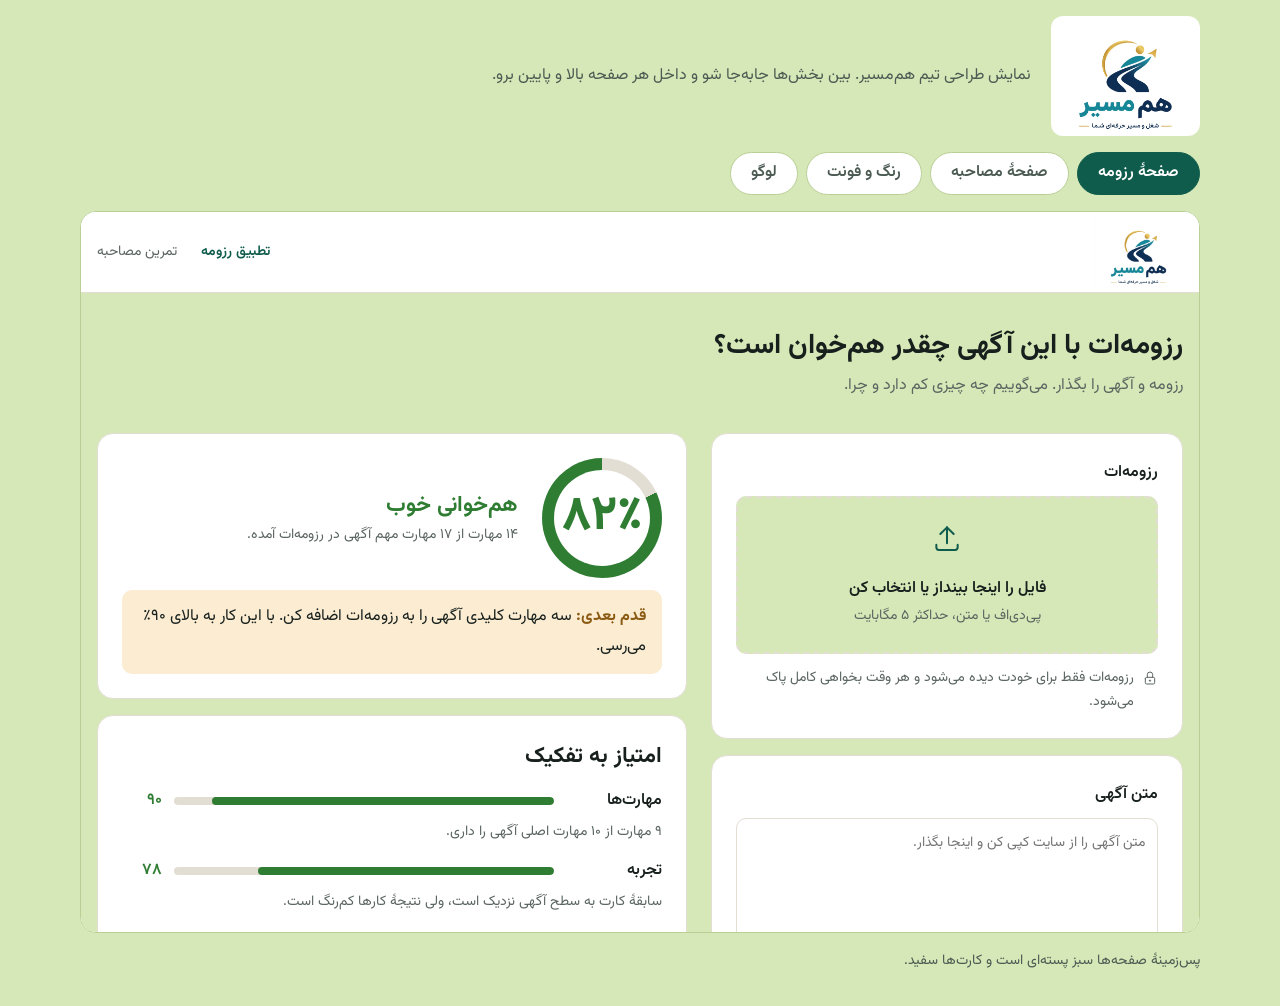
==== index.html @ ac7f4eb8 "نمایش طراحی هم‌مسیر Co-Authored-By: Claude Sonnet 5.5 <noreply@anthropic.com>" ====
<!doctype html>
<html lang="fa" dir="rtl">
<head>
<meta charset="utf-8">
<meta name="viewport" content="width=device-width,initial-scale=1">
<title>هم‌مسیر · نمایش طراحی</title>
<meta name="claude:viewport-fit-sides" content="cover">
<link href="https://fonts.googleapis.com/css2?family=Vazirmatn:wght@400;600;800&display=swap" rel="stylesheet">
<style>
/* Layout: logo header, tab bar, one full-width preview frame per tab */
:root{--bg:#d6e8b8;--card:#ffffff;--ink:#17201d;--muted:#4b5a52;--brand:#0f5c4c;--on-brand:#fff;--line:#b9cf96;--accent:#e8a33d;--font:"Vazirmatn",Tahoma,sans-serif}
@media (prefers-color-scheme:dark){:root:not([data-theme="light"]){--bg:#1c2a1d;--card:#25362a;--ink:#eef5e6;--muted:#b4c4ad;--brand:#8fd1b9;--on-brand:#10251d;--line:#3a5240;color-scheme:dark}}
:root[data-theme="dark"]{--bg:#1c2a1d;--card:#25362a;--ink:#eef5e6;--muted:#b4c4ad;--brand:#8fd1b9;--on-brand:#10251d;--line:#3a5240;color-scheme:dark}
html{direction:rtl}
body{background:var(--bg);color:var(--ink);font-family:var(--font);margin:0;line-height:1.8;padding-block:16px 32px;padding-left:max(16px,env(safe-area-inset-left,0px));padding-right:max(16px,env(safe-area-inset-right,0px))}
.wrap{max-width:1120px;margin:0 auto;display:flex;flex-direction:column;gap:16px}
header{display:flex;align-items:center;gap:20px;flex-wrap:wrap;justify-content:space-between}
header img{height:120px;max-width:100%;border-radius:12px;background:#fff;display:block}
header p{margin:0;color:var(--muted);flex:1 1 260px;min-width:0}
nav{display:flex;gap:8px;flex-wrap:wrap}
nav button{font:inherit;font-weight:600;border:1px solid var(--line);background:var(--card);color:var(--muted);padding:6px 20px;border-radius:999px;cursor:pointer}
nav button[aria-selected="true"]{background:var(--brand);color:var(--on-brand);border-color:var(--brand)}
nav button:focus-visible{outline:3px solid var(--accent);outline-offset:2px}
.frame{background:#fff;border:1px solid var(--line);border-radius:16px;overflow:hidden}
iframe{display:block;width:100%;height:min(1100px,80vh);min-height:560px;border:0;background:#faf8f4}
.logo-view{padding:24px;display:grid;place-items:center;background:#fff}
.logo-view img{max-width:min(520px,100%);height:auto}
.hint{color:var(--muted);font-size:14px;margin:0}
</style>
<div class="wrap">
<header><img src="[data-uri]" alt="لوگوی هم‌مسیر"><p>نمایش طراحی تیم هم‌مسیر. بین بخش‌ها جابه‌جا شو و داخل هر صفحه بالا و پایین برو.</p></header>
<nav role="tablist" id="tabs">
<button role="tab" data-k="resume" aria-selected="true">صفحهٔ رزومه</button>
<button role="tab" data-k="interview" aria-selected="false">صفحهٔ مصاحبه</button>
<button role="tab" data-k="brand" aria-selected="false">رنگ و فونت</button>
<button role="tab" data-k="logo" aria-selected="false">لوگو</button>
</nav>
<div class="frame" id="frame"></div>
<p class="hint">پس‌زمینهٔ صفحه‌ها سبز پسته‌ای است و کارت‌ها سفید.</p>
</div>
<script type="text/plain" id="src-resume"><!doctype html>
<html lang="fa" dir="rtl">
<head>
<meta charset="utf-8">
<meta name="viewport" content="width=device-width, initial-scale=1">
<title>هم‌مسیر · تطبیق رزومه</title>
<link href="https://fonts.googleapis.com/css2?family=Vazirmatn:wght@400;500;600;700;800&display=swap" rel="stylesheet">
<style>/* هم‌مسیر — tokens.css
   منبع: برند گاید هم‌مسیر (پیش‌نویس سوم). هیچ مقدار رنگ یا اندازه‌ای بیرون از این فایل نوشته نشود. */
:root {
  /* رنگ‌ها */
  --brand: #0f5c4c;           /* سبز کاج: دکمهٔ اصلی، لینک، حالت فعال */
  --on-brand: #ffffff;        /* متن روی رنگ اصلی */
  --brand-soft: #dcefe8;      /* زمینهٔ ملایم برند */
  --accent: #e8a33d;          /* زعفرانی: حلقهٔ امتیاز، نوار پیشرفت */
  --accent-ink: #8a5a12;      /* متن زعفرانی (خود accent هیچ‌وقت متن نمی‌شود) */
  --accent-soft: #fbecd2;     /* زمینهٔ نکته و پیشنهاد بهبود */
  --success: #2f7d32;         /* امتیاز بالا، نقطهٔ قوت */
  --danger: #b3261e;          /* امتیاز پایین، خطا */
  --surface: #d6e8b8;         /* پس‌زمینهٔ صفحه */
  --surface-raised: #ffffff;  /* کارت */
  --ink: #17201d;             /* متن اصلی */
  --ink-muted: #5b6661;       /* متن ثانویه */
  --line: #e3ded4;            /* جداکننده و حاشیه */

  /* تایپوگرافی */
  --font: "Vazirmatn", Tahoma, sans-serif;
  --display-size: 40px;  --display-lh: 56px;  --display-w: 800;
  --score-size: 48px;    --score-lh: 52px;    --score-w: 800;
  --h1-size: 28px;       --h1-lh: 42px;       --h1-w: 700;
  --h2-size: 22px;       --h2-lh: 34px;       --h2-w: 700;
  --h3-size: 18px;       --h3-lh: 30px;       --h3-w: 600;
  --body-size: 16px;     --body-lh: 30px;     --body-w: 400;
  --body-strong-w: 600;
  --small-size: 14px;    --small-lh: 24px;    --small-w: 400;
  --caption-size: 12px;  --caption-lh: 20px;  --caption-w: 500;

  /* فاصله (مضرب ۴) */
  --space-1: 4px;  --space-2: 8px;  --space-3: 12px;  --space-4: 16px;
  --space-6: 24px; --space-8: 32px; --space-12: 48px;

  /* گوشه‌ها */
  --radius-md: 10px;    /* دکمه */
  --radius-lg: 16px;    /* کارت */
  --radius-pill: 999px; /* چیپ و نوار پیشرفت */
}

html { direction: rtl; }
body {
  margin: 0;
  font-family: var(--font);
  font-size: var(--body-size);
  line-height: var(--body-lh);
  font-weight: var(--body-w);
  color: var(--ink);
  background: var(--surface);
}
* { box-sizing: border-box; }
em, i { font-style: normal; } /* فارسی ایتالیک نمی‌شود */
</style>
<style>/* اجزای مشترک موکاپ‌ها — فقط از tokens.css مقدار می‌گیرد */
a { color: var(--brand); }
.top { background: var(--surface-raised); border-bottom: 1px solid var(--line); }
.top-in { max-width: 1120px; margin: 0 auto; padding: var(--space-3) var(--space-4); display: flex; align-items: center; justify-content: space-between; gap: var(--space-4); }
.wordmark { font-weight: 800; font-size: var(--h2-size); color: var(--brand); text-decoration: none; }
.wordmark img { height: 72px; width: auto; display: block; margin-block: -8px; }
.top nav { display: flex; gap: var(--space-6); }
.top nav a { font-size: var(--small-size); color: var(--ink-muted); text-decoration: none; }
.top nav a.on { color: var(--brand); font-weight: var(--body-strong-w); }
main { max-width: 1120px; margin: 0 auto; padding: var(--space-8) var(--space-4) var(--space-12); }
h1 { font-size: var(--h1-size); line-height: var(--h1-lh); font-weight: var(--h1-w); margin: 0; }
h2 { font-size: var(--h2-size); line-height: var(--h2-lh); font-weight: var(--h2-w); margin: 0 0 var(--space-3); }
h3 { font-size: var(--h3-size); line-height: var(--h3-lh); font-weight: var(--h3-w); margin: 0 0 var(--space-2); }
.sub { color: var(--ink-muted); margin: var(--space-1) 0 var(--space-8); }
.small { font-size: var(--small-size); line-height: var(--small-lh); }
.muted { color: var(--ink-muted); }
.caption { font-size: var(--caption-size); line-height: var(--caption-lh); font-weight: var(--caption-w); }
.strong { font-weight: var(--body-strong-w); }
.card { background: var(--surface-raised); border: 1px solid var(--line); border-radius: var(--radius-lg); padding: var(--space-6); }
.stack > * + * { margin-top: var(--space-4); }
.ic { width: 20px; height: 20px; fill: none; stroke: currentColor; stroke-width: 1.5; stroke-linecap: round; stroke-linejoin: round; flex: none; }
.btn { font-family: inherit; font-size: var(--body-size); font-weight: var(--body-strong-w); border: 0; border-radius: var(--radius-md); padding: var(--space-3) var(--space-6); cursor: pointer; display: inline-flex; align-items: center; justify-content: center; gap: var(--space-2); }
.btn-primary { background: var(--brand); color: var(--on-brand); }
.btn-primary:hover { filter: brightness(1.1); }
.btn-block { width: 100%; }
.btn-quiet { background: var(--brand-soft); color: var(--brand); padding: var(--space-2) var(--space-4); font-size: var(--small-size); }
.btn-line { background: transparent; color: var(--ink-muted); border: 1px solid var(--line); padding: var(--space-2) var(--space-4); font-size: var(--small-size); }
.chip { display: inline-block; font-size: var(--caption-size); line-height: var(--caption-lh); font-weight: var(--caption-w); padding: var(--space-1) var(--space-3); border-radius: var(--radius-pill); }
.chip.high { background: var(--accent-soft); color: var(--accent-ink); }
.chip.mid { background: var(--brand-soft); color: var(--brand); }
.chip.low { background: var(--surface); color: var(--ink-muted); border: 1px solid var(--line); }
.chip.ok { background: var(--brand-soft); color: var(--success); }
.progress { height: 8px; background: var(--line); border-radius: var(--radius-pill); overflow: hidden; }
.progress i { display: block; height: 100%; background: var(--accent); border-radius: var(--radius-pill); } /* از راست پر می‌شود */
.gauge { --p: 82; --c: var(--success); width: 120px; height: 120px; border-radius: 50%; flex: none; display: grid; place-items: center;
  background: conic-gradient(from 0deg, var(--c) calc(var(--p) * 1%), var(--line) 0); transform: scaleX(-1); }
.gauge > div { transform: scaleX(-1); width: 96px; height: 96px; border-radius: 50%; background: var(--surface-raised); display: grid; place-items: center;
  font-size: var(--score-size); line-height: var(--score-lh); font-weight: var(--score-w); color: var(--c); }
.gauge.sm { width: 64px; height: 64px; } .gauge.sm > div { width: 50px; height: 50px; font-size: var(--h3-size); line-height: 1; }
.label-ok { color: var(--success); } .label-mid { color: var(--accent-ink); } .label-bad { color: var(--danger); }
@media (max-width: 800px) { .top nav { display: none; } h1 { font-size: 24px; line-height: 36px; } }
</style>
<style>
  .grid { display: grid; grid-template-columns: 1fr 1.25fr; gap: var(--space-6); align-items: start; }
  textarea { width: 100%; min-height: 160px; border: 1px solid var(--line); border-radius: var(--radius-md); padding: var(--space-3); font-family: inherit; font-size: var(--small-size); line-height: var(--small-lh); color: var(--ink); background: var(--surface-raised); resize: vertical; }
  textarea:focus { outline: 2px solid var(--brand); border-color: transparent; }
  label { display: block; font-weight: var(--body-strong-w); margin-bottom: var(--space-2); }
  .drop { border: 2px dashed var(--line); border-radius: var(--radius-md); padding: var(--space-6) var(--space-4); text-align: center; background: var(--surface); color: var(--ink-muted); }
  .drop .ic { width: 32px; height: 32px; color: var(--brand); margin-bottom: var(--space-2); }
  .privacy { display: flex; gap: var(--space-2); align-items: flex-start; margin-top: var(--space-3); color: var(--ink-muted); }
  .privacy .ic { width: 16px; height: 16px; margin-top: 4px; }
  .hero { display: flex; align-items: center; gap: var(--space-6); }
  .next { background: var(--accent-soft); border-radius: var(--radius-md); padding: var(--space-3) var(--space-4); margin-top: var(--space-3); color: var(--ink); }
  .next b { color: var(--accent-ink); }
  .row { display: grid; grid-template-columns: 96px 1fr 40px; gap: var(--space-3); align-items: center; }
  .row + .row { margin-top: var(--space-3); }
  .why { grid-column: 1 / -1; color: var(--ink-muted); margin-top: calc(var(--space-2) * -1); }
  .kw { display: flex; justify-content: space-between; align-items: center; gap: var(--space-3); padding: var(--space-2) 0; border-top: 1px solid var(--line); }
  .kw:first-of-type { border-top: 0; }
  .cmp { display: grid; grid-template-columns: 1fr 1fr; gap: var(--space-3); }
  .cmp > div { padding: var(--space-3) var(--space-4); border-radius: var(--radius-md); }
  .orig { background: var(--surface); border: 1px solid var(--line); }
  .sugg { background: var(--brand-soft); }
  .cmp .caption { display: block; margin-bottom: var(--space-1); }
  .acts { display: flex; gap: var(--space-2); margin-top: var(--space-3); }
  .letter textarea { min-height: 170px; }
  .head { display: flex; justify-content: space-between; align-items: center; gap: var(--space-3); margin-bottom: var(--space-3); }
  .head h2, .head h3 { margin: 0; }
  @media (max-width: 800px) { .grid { grid-template-columns: 1fr; } .cmp { grid-template-columns: 1fr; } .hero { flex-direction: column; text-align: center; } }
</style>
</head>
<body>
<svg width="0" height="0" style="position:absolute"><defs>
  <symbol id="i-up" viewBox="0 0 24 24"><path d="M4 17v2a2 2 0 0 0 2 2h12a2 2 0 0 0 2 -2v-2" /><path d="M7 9l5 -5l5 5" /><path d="M12 4l0 12" /></symbol>
  <symbol id="i-lock" viewBox="0 0 24 24"><path d="M5 13a2 2 0 0 1 2 -2h10a2 2 0 0 1 2 2v6a2 2 0 0 1 -2 2h-10a2 2 0 0 1 -2 -2v-6z" /><path d="M11 16a1 1 0 1 0 2 0a1 1 0 0 0 -2 0" /><path d="M8 11v-4a4 4 0 1 1 8 0v4" /></symbol>
  <symbol id="i-copy" viewBox="0 0 24 24"><path d="M7 7m0 2.667a2.667 2.667 0 0 1 2.667 -2.667h8.666a2.667 2.667 0 0 1 2.667 2.667v8.666a2.667 2.667 0 0 1 -2.667 2.667h-8.666a2.667 2.667 0 0 1 -2.667 -2.667z" /><path d="M4.012 16.737a2.005 2.005 0 0 1 -1.012 -1.737v-10c0 -1.1 .9 -2 2 -2h10c.75 0 1.158 .385 1.5 1" /></symbol>
  <symbol id="i-check" viewBox="0 0 24 24"><path d="M5 12l5 5l10 -10" /></symbol>
  <symbol id="i-back" viewBox="0 0 24 24"><path d="M5 12l14 0" /><path d="M5 12l6 6" /><path d="M5 12l6 -6" /></symbol>
  <symbol id="i-down" viewBox="0 0 24 24"><path d="M4 17v2a2 2 0 0 0 2 2h12a2 2 0 0 0 2 -2v-2" /><path d="M7 11l5 5l5 -5" /><path d="M12 4l0 12" /></symbol>
</defs></svg>

<header class="top"><div class="top-in">
  <a class="wordmark" href="#"><img src="[data-uri]" alt="هم‌مسیر"></a>
  <nav><a class="on" href="#">تطبیق رزومه</a><a href="#">تمرین مصاحبه</a></nav>
</div></header>

<main>
  <h1>رزومه‌ات با این آگهی چقدر هم‌خوان است؟</h1>
  <p class="sub">رزومه و آگهی را بگذار. می‌گوییم چه چیزی کم دارد و چرا.</p>

  <div class="grid">
    <!-- ورودی: ستون راست -->
    <section class="stack">
      <div class="card">
        <label>رزومه‌ات</label>
        <div class="drop">
          <svg class="ic"><use href="#i-up"/></svg>
          <div class="strong" style="color:var(--ink)">فایل را اینجا بینداز یا انتخاب کن</div>
          <div class="small">پی‌دی‌اف یا متن، حداکثر ۵ مگابایت</div>
        </div>
        <div class="privacy small"><svg class="ic"><use href="#i-lock"/></svg><span>رزومه‌ات فقط برای خودت دیده می‌شود و هر وقت بخواهی کامل پاک می‌شود.</span></div>
      </div>
      <div class="card">
        <label for="jd">متن آگهی</label>
        <textarea id="jd" placeholder="متن آگهی را از سایت کپی کن و اینجا بگذار."></textarea>
        <button class="btn btn-quiet btn-block" style="margin-top:var(--space-4)">دوباره بسنج</button>
      </div>
    </section>

    <!-- نتیجه: ستون چپ -->
    <section class="stack">
      <div class="card">
        <div class="hero">
          <div class="gauge" style="--p:82;--c:var(--success)"><div>۸۲٪</div></div>
          <div>
            <h2 class="label-ok" style="margin-bottom:0">هم‌خوانی خوب</h2>
            <div class="small muted">۱۴ مهارت از ۱۷ مهارت مهم آگهی در رزومه‌ات آمده.</div>
          </div>
        </div>
        <div class="next"><b>قدم بعدی:</b> سه مهارت کلیدی آگهی را به رزومه‌ات اضافه کن. با این کار به بالای ۹۰٪ می‌رسی.</div>
      </div>

      <div class="card">
        <h2>امتیاز به تفکیک</h2>
        <div class="row"><span class="strong">مهارت‌ها</span><div class="progress"><i style="width:90%;background:var(--success)"></i></div><span class="strong label-ok">۹۰</span>
          <div class="why small">۹ مهارت از ۱۰ مهارت اصلی آگهی را داری.</div></div>
        <div class="row"><span class="strong">تجربه</span><div class="progress"><i style="width:78%;background:var(--success)"></i></div><span class="strong label-ok">۷۸</span>
          <div class="why small">سابقهٔ کارت به سطح آگهی نزدیک است، ولی نتیجهٔ کارها کم‌رنگ است.</div></div>
        <div class="row"><span class="strong">تحصیلات</span><div class="progress"><i style="width:100%;background:var(--success)"></i></div><span class="strong label-ok">۱۰۰</span>
          <div class="why small">مدرکت با شرط آگهی برابر است.</div></div>
        <div class="row"><span class="strong">کلیدواژه‌ها</span><div class="progress"><i style="width:63%;background:var(--accent)"></i></div><span class="strong label-mid">۶۳</span>
          <div class="why small">سه کلیدواژهٔ پرتکرار آگهی در رزومه‌ات نیست.</div></div>
      </div>

      <div class="card">
        <h2>کلیدواژه‌های جاافتاده</h2>
        <div class="kw"><span class="strong">مدیریت پروژه</span><span class="chip high">اولویت بالا</span></div>
        <div class="kw"><span class="strong">تحلیل داده</span><span class="chip high">اولویت بالا</span></div>
        <div class="kw"><span class="strong">روش چابک</span><span class="chip mid">اولویت متوسط</span></div>
        <div class="kw"><span class="strong">ارائه به مدیران</span><span class="chip low">اولویت پایین</span></div>
        <p class="small muted" style="margin:var(--space-3) 0 0">اگر این مهارت‌ها را واقعاً داری، به رزومه‌ات اضافه کن. اگر نداری، چیزی ننویس.</p>
      </div>

      <div class="card">
        <h2>بازنویسی پیشنهادی</h2>
        <div class="cmp">
          <div class="orig"><span class="caption muted">نسخهٔ تو</span>مسئول هماهنگی کارهای تیم بودم.</div>
          <div class="sugg"><span class="caption" style="color:var(--brand)">نسخهٔ پیشنهادی</span>هماهنگی کارهای تیم و پیگیری روزانهٔ پیشرفت پروژه‌ها را بر عهده داشتم.</div>
        </div>
        <p class="small muted" style="margin:var(--space-3) 0 0">چرا: فعل‌های «هماهنگی» و «پیگیری» دقیقاً همان کلمه‌های آگهی‌اند. چیزی به سابقه‌ات اضافه نشده.</p>
        <div class="acts"><button class="btn btn-quiet"><svg class="ic"><use href="#i-check"/></svg>قبول دارم</button><button class="btn btn-line">نسخهٔ خودم بماند</button></div>
      </div>

      <div class="card letter">
        <div class="head"><h2>نامهٔ همراه رزومه</h2><button class="btn btn-quiet"><svg class="ic"><use href="#i-copy"/></svg>کپی</button></div>
        <textarea>سلام،
برای موقعیت «کارشناس عملیات» در شرکت شما درخواست می‌دهم. سه سال هماهنگی تیم و پیگیری پروژه‌ها را تجربه کرده‌ام و فکر می‌کنم این تجربه با نیاز آگهی شما هم‌خوان است…</textarea>
        <p class="small muted" style="margin:var(--space-2) 0 0">این نامه فقط برای همین آگهی نوشته شده. هر چه خواستی در آن عوض کن.</p>
      </div>

      <button class="btn btn-primary btn-block"><svg class="ic"><use href="#i-down"/></svg>رزومهٔ بهینه‌شده را دانلود کن</button>
      <div class="small muted" style="text-align:center">فقط تغییرهایی که تأیید کرده‌ای در فایل می‌آید.</div>
    </section>
  </div>
</main>
</body>
</html>
</script>
<script type="text/plain" id="src-interview"><!doctype html>
<html lang="fa" dir="rtl">
<head>
<meta charset="utf-8">
<meta name="viewport" content="width=device-width, initial-scale=1">
<title>هم‌مسیر · تمرین مصاحبه</title>
<link href="https://fonts.googleapis.com/css2?family=Vazirmatn:wght@400;500;600;700;800&display=swap" rel="stylesheet">
<style>/* هم‌مسیر — tokens.css
   منبع: برند گاید هم‌مسیر (پیش‌نویس سوم). هیچ مقدار رنگ یا اندازه‌ای بیرون از این فایل نوشته نشود. */
:root {
  /* رنگ‌ها */
  --brand: #0f5c4c;           /* سبز کاج: دکمهٔ اصلی، لینک، حالت فعال */
  --on-brand: #ffffff;        /* متن روی رنگ اصلی */
  --brand-soft: #dcefe8;      /* زمینهٔ ملایم برند */
  --accent: #e8a33d;          /* زعفرانی: حلقهٔ امتیاز، نوار پیشرفت */
  --accent-ink: #8a5a12;      /* متن زعفرانی (خود accent هیچ‌وقت متن نمی‌شود) */
  --accent-soft: #fbecd2;     /* زمینهٔ نکته و پیشنهاد بهبود */
  --success: #2f7d32;         /* امتیاز بالا، نقطهٔ قوت */
  --danger: #b3261e;          /* امتیاز پایین، خطا */
  --surface: #d6e8b8;         /* پس‌زمینهٔ صفحه */
  --surface-raised: #ffffff;  /* کارت */
  --ink: #17201d;             /* متن اصلی */
  --ink-muted: #5b6661;       /* متن ثانویه */
  --line: #e3ded4;            /* جداکننده و حاشیه */

  /* تایپوگرافی */
  --font: "Vazirmatn", Tahoma, sans-serif;
  --display-size: 40px;  --display-lh: 56px;  --display-w: 800;
  --score-size: 48px;    --score-lh: 52px;    --score-w: 800;
  --h1-size: 28px;       --h1-lh: 42px;       --h1-w: 700;
  --h2-size: 22px;       --h2-lh: 34px;       --h2-w: 700;
  --h3-size: 18px;       --h3-lh: 30px;       --h3-w: 600;
  --body-size: 16px;     --body-lh: 30px;     --body-w: 400;
  --body-strong-w: 600;
  --small-size: 14px;    --small-lh: 24px;    --small-w: 400;
  --caption-size: 12px;  --caption-lh: 20px;  --caption-w: 500;

  /* فاصله (مضرب ۴) */
  --space-1: 4px;  --space-2: 8px;  --space-3: 12px;  --space-4: 16px;
  --space-6: 24px; --space-8: 32px; --space-12: 48px;

  /* گوشه‌ها */
  --radius-md: 10px;    /* دکمه */
  --radius-lg: 16px;    /* کارت */
  --radius-pill: 999px; /* چیپ و نوار پیشرفت */
}

html { direction: rtl; }
body {
  margin: 0;
  font-family: var(--font);
  font-size: var(--body-size);
  line-height: var(--body-lh);
  font-weight: var(--body-w);
  color: var(--ink);
  background: var(--surface);
}
* { box-sizing: border-box; }
em, i { font-style: normal; } /* فارسی ایتالیک نمی‌شود */
</style>
<style>/* اجزای مشترک موکاپ‌ها — فقط از tokens.css مقدار می‌گیرد */
a { color: var(--brand); }
.top { background: var(--surface-raised); border-bottom: 1px solid var(--line); }
.top-in { max-width: 1120px; margin: 0 auto; padding: var(--space-3) var(--space-4); display: flex; align-items: center; justify-content: space-between; gap: var(--space-4); }
.wordmark { font-weight: 800; font-size: var(--h2-size); color: var(--brand); text-decoration: none; }
.wordmark img { height: 72px; width: auto; display: block; margin-block: -8px; }
.top nav { display: flex; gap: var(--space-6); }
.top nav a { font-size: var(--small-size); color: var(--ink-muted); text-decoration: none; }
.top nav a.on { color: var(--brand); font-weight: var(--body-strong-w); }
main { max-width: 1120px; margin: 0 auto; padding: var(--space-8) var(--space-4) var(--space-12); }
h1 { font-size: var(--h1-size); line-height: var(--h1-lh); font-weight: var(--h1-w); margin: 0; }
h2 { font-size: var(--h2-size); line-height: var(--h2-lh); font-weight: var(--h2-w); margin: 0 0 var(--space-3); }
h3 { font-size: var(--h3-size); line-height: var(--h3-lh); font-weight: var(--h3-w); margin: 0 0 var(--space-2); }
.sub { color: var(--ink-muted); margin: var(--space-1) 0 var(--space-8); }
.small { font-size: var(--small-size); line-height: var(--small-lh); }
.muted { color: var(--ink-muted); }
.caption { font-size: var(--caption-size); line-height: var(--caption-lh); font-weight: var(--caption-w); }
.strong { font-weight: var(--body-strong-w); }
.card { background: var(--surface-raised); border: 1px solid var(--line); border-radius: var(--radius-lg); padding: var(--space-6); }
.stack > * + * { margin-top: var(--space-4); }
.ic { width: 20px; height: 20px; fill: none; stroke: currentColor; stroke-width: 1.5; stroke-linecap: round; stroke-linejoin: round; flex: none; }
.btn { font-family: inherit; font-size: var(--body-size); font-weight: var(--body-strong-w); border: 0; border-radius: var(--radius-md); padding: var(--space-3) var(--space-6); cursor: pointer; display: inline-flex; align-items: center; justify-content: center; gap: var(--space-2); }
.btn-primary { background: var(--brand); color: var(--on-brand); }
.btn-primary:hover { filter: brightness(1.1); }
.btn-block { width: 100%; }
.btn-quiet { background: var(--brand-soft); color: var(--brand); padding: var(--space-2) var(--space-4); font-size: var(--small-size); }
.btn-line { background: transparent; color: var(--ink-muted); border: 1px solid var(--line); padding: var(--space-2) var(--space-4); font-size: var(--small-size); }
.chip { display: inline-block; font-size: var(--caption-size); line-height: var(--caption-lh); font-weight: var(--caption-w); padding: var(--space-1) var(--space-3); border-radius: var(--radius-pill); }
.chip.high { background: var(--accent-soft); color: var(--accent-ink); }
.chip.mid { background: var(--brand-soft); color: var(--brand); }
.chip.low { background: var(--surface); color: var(--ink-muted); border: 1px solid var(--line); }
.chip.ok { background: var(--brand-soft); color: var(--success); }
.progress { height: 8px; background: var(--line); border-radius: var(--radius-pill); overflow: hidden; }
.progress i { display: block; height: 100%; background: var(--accent); border-radius: var(--radius-pill); } /* از راست پر می‌شود */
.gauge { --p: 82; --c: var(--success); width: 120px; height: 120px; border-radius: 50%; flex: none; display: grid; place-items: center;
  background: conic-gradient(from 0deg, var(--c) calc(var(--p) * 1%), var(--line) 0); transform: scaleX(-1); }
.gauge > div { transform: scaleX(-1); width: 96px; height: 96px; border-radius: 50%; background: var(--surface-raised); display: grid; place-items: center;
  font-size: var(--score-size); line-height: var(--score-lh); font-weight: var(--score-w); color: var(--c); }
.gauge.sm { width: 64px; height: 64px; } .gauge.sm > div { width: 50px; height: 50px; font-size: var(--h3-size); line-height: 1; }
.label-ok { color: var(--success); } .label-mid { color: var(--accent-ink); } .label-bad { color: var(--danger); }
@media (max-width: 800px) { .top nav { display: none; } h1 { font-size: 24px; line-height: 36px; } }
</style>
<style>
  main { max-width: 760px; }
  .steps { display: flex; gap: var(--space-2); justify-content: center; margin-bottom: var(--space-8); flex-wrap: wrap; }
  .steps button { font-family: inherit; font-size: var(--small-size); border: 1px solid var(--line); background: var(--surface-raised); color: var(--ink-muted); padding: var(--space-2) var(--space-4); border-radius: var(--radius-pill); cursor: pointer; }
  .steps button.on { background: var(--brand); color: var(--on-brand); border-color: var(--brand); }
  .screen { display: none; } .screen.on { display: block; }
  label { display: block; font-weight: var(--body-strong-w); margin-bottom: var(--space-2); }
  textarea { width: 100%; min-height: 120px; border: 1px solid var(--line); border-radius: var(--radius-md); padding: var(--space-3); font-family: inherit; font-size: var(--small-size); line-height: var(--small-lh); color: var(--ink); background: var(--surface-raised); resize: vertical; }
  textarea:focus { outline: 2px solid var(--brand); border-color: transparent; }
  .from { display: flex; gap: var(--space-2); align-items: center; background: var(--brand-soft); color: var(--brand); border-radius: var(--radius-md); padding: var(--space-3) var(--space-4); margin-bottom: var(--space-4); }
  .meta { display: flex; justify-content: space-between; margin-bottom: var(--space-2); }
  .chat { display: flex; flex-direction: column; gap: var(--space-3); margin: var(--space-6) 0; }
  .msg { max-width: 84%; padding: var(--space-3) var(--space-4); border-radius: var(--radius-lg); }
  .msg.ai { background: var(--brand-soft); align-self: flex-start; border-start-start-radius: var(--space-1); }
  .msg.me { background: var(--brand); color: var(--on-brand); align-self: flex-end; border-start-end-radius: var(--space-1); }
  .msg .caption { display: block; margin-bottom: var(--space-1); }
  .msg.ai .caption { color: var(--brand); }
  .msg.me .caption { opacity: .85; }
  .reply { display: flex; gap: var(--space-3); align-items: flex-end; }
  .reply textarea { min-height: 72px; }
  .hint { color: var(--ink-muted); margin-top: var(--space-2); }
  .report-top { display: flex; align-items: center; gap: var(--space-6); }
  .next { background: var(--accent-soft); border-radius: var(--radius-md); padding: var(--space-3) var(--space-4); margin-top: var(--space-4); }
  .next b { color: var(--accent-ink); }
  .good { background: var(--brand-soft); border-radius: var(--radius-lg); padding: var(--space-6); }
  .good h2 { color: var(--success); }
  .fix { background: var(--accent-soft); border-radius: var(--radius-lg); padding: var(--space-6); }
  .fix h2 { color: var(--accent-ink); }
  ul { margin: 0; padding-inline-start: var(--space-6); }
  .qa-head { display: flex; justify-content: space-between; align-items: center; gap: var(--space-4); margin-bottom: var(--space-3); }
  .qa-head h3 { margin: 0; }
  .score-tag { text-align: center; flex: none; }
  .block { padding: var(--space-3) var(--space-4); border-radius: var(--radius-md); margin-top: var(--space-2); }
  .mine { background: var(--surface); border: 1px solid var(--line); }
  .better { background: var(--brand-soft); }
  .block .caption { display: block; margin-bottom: var(--space-1); }
  @media (max-width: 800px) { .msg { max-width: 94%; } .report-top { flex-direction: column; text-align: center; } }
</style>
</head>
<body>
<svg width="0" height="0" style="position:absolute"><defs>
  <symbol id="i-link" viewBox="0 0 24 24"><path d="M9 15l6 -6" /><path d="M11 6l.463 -.536a5 5 0 0 1 7.071 7.072l-.534 .464" /><path d="M13 18l-.397 .534a5.068 5.068 0 0 1 -7.127 0a4.972 4.972 0 0 1 0 -7.071l.524 -.463" /></symbol>
  <symbol id="i-back" viewBox="0 0 24 24"><path d="M5 12l14 0" /><path d="M5 12l6 6" /><path d="M5 12l6 -6" /></symbol>
</defs></svg>

<header class="top"><div class="top-in">
  <a class="wordmark" href="#"><img src="[data-uri]" alt="هم‌مسیر"></a>
  <nav><a href="#">تطبیق رزومه</a><a class="on" href="#">تمرین مصاحبه</a></nav>
</div></header>

<main>
  <div class="steps">
    <button class="on" onclick="go(0,this)">۱ · شروع</button>
    <button onclick="go(1,this)">۲ · مصاحبه</button>
    <button onclick="go(2,this)">۳ · گزارش</button>
  </div>

  <!-- ۱ شروع -->
  <div class="screen on" id="s0">
    <h1>قبل از مصاحبهٔ واقعی، تمرین واقعی</h1>
    <p class="sub">چند سؤال مثل یک مصاحبهٔ واقعی می‌پرسیم و آخرش بازخورد دقیق می‌گیری.</p>
    <div class="card">
      <div class="from small"><svg class="ic"><use href="#i-link"/></svg><span>آگهی و رزومه از تحلیل قبلی‌ات آمده: «کارشناس عملیات»</span></div>
      <label for="jd">یا آگهی دیگری بگذار</label>
      <textarea id="jd" placeholder="متن آگهی را اینجا بگذار."></textarea>
      <p class="small muted" style="margin:var(--space-3) 0 var(--space-4)">حدود ۸ سؤال می‌پرسیم و کمتر از ۱۵ دقیقه طول می‌کشد.</p>
      <button class="btn btn-primary btn-block" onclick="go(1,document.querySelectorAll('.steps button')[1])">مصاحبه را شروع کن</button>
    </div>
  </div>

  <!-- ۲ مصاحبه -->
  <div class="screen" id="s1">
    <div class="meta small muted"><span>سؤال ۳ از ۸</span><span>سؤال رفتاری</span></div>
    <div class="progress"><i style="width:37.5%"></i></div>
    <div class="chat">
      <div class="msg ai"><span class="caption">مصاحبه‌گر</span>یک بار را تعریف کن که پروژه‌ای از برنامه عقب افتاد. چه کار کردی؟</div>
      <div class="msg me"><span class="caption">تو</span>سعی کردم تیم را بیشتر تحت فشار بگذارم تا زودتر تمام شود.</div>
      <div class="msg ai"><span class="caption">سؤال پیگیری</span>علت اصلی تأخیر چه بود؟ و بعد از فشار بیشتر، چه اتفاقی افتاد؟</div>
    </div>
    <div class="card">
      <div class="reply">
        <textarea placeholder="جوابت را اینجا بنویس."></textarea>
        <button class="btn btn-primary">بفرست</button>
      </div>
      <div class="hint small">جواب خوب سه بخش دارد: موقعیت، کاری که کردی، نتیجه.</div>
    </div>
  </div>

  <!-- ۳ گزارش -->
  <div class="screen" id="s2">
    <div class="card">
      <div class="report-top">
        <div class="gauge" style="--p:68;--c:var(--accent)"><div style="color:var(--accent-ink)">۶۸</div></div>
        <div>
          <h1 class="label-mid" style="font-size:var(--h2-size);line-height:var(--h2-lh)">قابل بهبود</h1>
          <div class="small muted">پایه‌ات محکم است. جواب‌هایت منظم بود، فقط مثال‌ها کم بودند.</div>
        </div>
      </div>
      <div class="next"><b>قدم بعدی:</b> برای هر جواب یک مثال واقعی از کارهای خودت آماده کن، و نتیجه را بگو.</div>
    </div>

    <div class="stack" style="margin-top:var(--space-4)">
      <div class="good"><h2>نقطه‌های قوت</h2><ul class="small"><li>جواب‌هایت منظم و روشن بود.</li><li>تجربهٔ کاری‌ات را خوب به آگهی وصل کردی.</li></ul></div>
      <div class="fix"><h2>جاهایی که می‌توانی بهتر کنی</h2><ul class="small"><li>در سؤال‌های رفتاری مثال مشخص نزدی.</li><li>نتیجهٔ کارهایت را نگفتی.</li></ul></div>

      <div class="card">
        <div class="qa-head">
          <h3>سؤال ۳: پروژه‌ای که عقب افتاد</h3>
          <div class="score-tag"><div class="strong label-bad" style="font-size:var(--h2-size);line-height:var(--h2-lh)">۴۲</div><div class="caption label-bad">نیاز به کار جدی</div></div>
        </div>
        <div class="block mine"><span class="caption muted">جواب تو</span>سعی کردم تیم را بیشتر تحت فشار بگذارم تا زودتر تمام شود.</div>
        <p class="small" style="margin:var(--space-3) 0 0"><b class="label-ok">خوب بود:</b> رک گفتی که مسئولیت با تو بود.<br><b class="label-mid">بهتر می‌شد:</b> علت تأخیر و نتیجهٔ کارت را نگفتی.</p>
        <div class="block better"><span class="caption" style="color:var(--brand)">نسخهٔ پیشنهادی</span>اول علت تأخیر را پیدا کردم و کارها را دوباره اولویت‌بندی کردم. بعد با مدیر، زمان‌بندی تازه را هماهنگ کردم و پروژه را تحویل دادیم. <span class="muted">(مثال خودت را جایگزین کن.)</span></div>
      </div>

      <div class="card">
        <div class="qa-head">
          <h3>سؤال ۱: خودت را معرفی کن</h3>
          <div class="score-tag"><div class="strong label-ok" style="font-size:var(--h2-size);line-height:var(--h2-lh)">۸۰</div><div class="caption label-ok">هم‌خوانی خوب</div></div>
        </div>
        <div class="block mine"><span class="caption muted">جواب تو</span>سه سال در بخش عملیات کار کردم و هماهنگی تیم با من بود.</div>
        <p class="small" style="margin:var(--space-3) 0 0"><b class="label-ok">خوب بود:</b> کوتاه و مرتبط با آگهی بود.</p>
      </div>

      <button class="btn btn-primary btn-block">یک مصاحبهٔ دیگر را شروع کن</button>
    </div>
  </div>
</main>
<script>
function go(i){
  document.querySelectorAll('.screen').forEach((s,k)=>s.classList.toggle('on',k===i));
  document.querySelectorAll('.steps button').forEach((b,k)=>b.classList.toggle('on',k===i));
  window.scrollTo(0,0);
}
<\/script>
</body>
</html>
</script>
<script type="text/plain" id="src-brand"><!doctype html>
<html lang="fa" dir="rtl">
<head>
<meta charset="utf-8">
<meta name="viewport" content="width=device-width, initial-scale=1">
<title>هم‌مسیر · پیش‌نمایش tokens</title>
<link href="https://fonts.googleapis.com/css2?family=Vazirmatn:wght@400;500;600;700;800&display=swap" rel="stylesheet">
<style>/* هم‌مسیر — tokens.css
   منبع: برند گاید هم‌مسیر (پیش‌نویس سوم). هیچ مقدار رنگ یا اندازه‌ای بیرون از این فایل نوشته نشود. */
:root {
  /* رنگ‌ها */
  --brand: #0f5c4c;           /* سبز کاج: دکمهٔ اصلی، لینک، حالت فعال */
  --on-brand: #ffffff;        /* متن روی رنگ اصلی */
  --brand-soft: #dcefe8;      /* زمینهٔ ملایم برند */
  --accent: #e8a33d;          /* زعفرانی: حلقهٔ امتیاز، نوار پیشرفت */
  --accent-ink: #8a5a12;      /* متن زعفرانی (خود accent هیچ‌وقت متن نمی‌شود) */
  --accent-soft: #fbecd2;     /* زمینهٔ نکته و پیشنهاد بهبود */
  --success: #2f7d32;         /* امتیاز بالا، نقطهٔ قوت */
  --danger: #b3261e;          /* امتیاز پایین، خطا */
  --surface: #d6e8b8;         /* پس‌زمینهٔ صفحه */
  --surface-raised: #ffffff;  /* کارت */
  --ink: #17201d;             /* متن اصلی */
  --ink-muted: #5b6661;       /* متن ثانویه */
  --line: #e3ded4;            /* جداکننده و حاشیه */

  /* تایپوگرافی */
  --font: "Vazirmatn", Tahoma, sans-serif;
  --display-size: 40px;  --display-lh: 56px;  --display-w: 800;
  --score-size: 48px;    --score-lh: 52px;    --score-w: 800;
  --h1-size: 28px;       --h1-lh: 42px;       --h1-w: 700;
  --h2-size: 22px;       --h2-lh: 34px;       --h2-w: 700;
  --h3-size: 18px;       --h3-lh: 30px;       --h3-w: 600;
  --body-size: 16px;     --body-lh: 30px;     --body-w: 400;
  --body-strong-w: 600;
  --small-size: 14px;    --small-lh: 24px;    --small-w: 400;
  --caption-size: 12px;  --caption-lh: 20px;  --caption-w: 500;

  /* فاصله (مضرب ۴) */
  --space-1: 4px;  --space-2: 8px;  --space-3: 12px;  --space-4: 16px;
  --space-6: 24px; --space-8: 32px; --space-12: 48px;

  /* گوشه‌ها */
  --radius-md: 10px;    /* دکمه */
  --radius-lg: 16px;    /* کارت */
  --radius-pill: 999px; /* چیپ و نوار پیشرفت */
}

html { direction: rtl; }
body {
  margin: 0;
  font-family: var(--font);
  font-size: var(--body-size);
  line-height: var(--body-lh);
  font-weight: var(--body-w);
  color: var(--ink);
  background: var(--surface);
}
* { box-sizing: border-box; }
em, i { font-style: normal; } /* فارسی ایتالیک نمی‌شود */
</style>
<style>/* اجزای مشترک موکاپ‌ها — فقط از tokens.css مقدار می‌گیرد */
a { color: var(--brand); }
.top { background: var(--surface-raised); border-bottom: 1px solid var(--line); }
.top-in { max-width: 1120px; margin: 0 auto; padding: var(--space-3) var(--space-4); display: flex; align-items: center; justify-content: space-between; gap: var(--space-4); }
.wordmark { font-weight: 800; font-size: var(--h2-size); color: var(--brand); text-decoration: none; }
.wordmark img { height: 72px; width: auto; display: block; margin-block: -8px; }
.top nav { display: flex; gap: var(--space-6); }
.top nav a { font-size: var(--small-size); color: var(--ink-muted); text-decoration: none; }
.top nav a.on { color: var(--brand); font-weight: var(--body-strong-w); }
main { max-width: 1120px; margin: 0 auto; padding: var(--space-8) var(--space-4) var(--space-12); }
h1 { font-size: var(--h1-size); line-height: var(--h1-lh); font-weight: var(--h1-w); margin: 0; }
h2 { font-size: var(--h2-size); line-height: var(--h2-lh); font-weight: var(--h2-w); margin: 0 0 var(--space-3); }
h3 { font-size: var(--h3-size); line-height: var(--h3-lh); font-weight: var(--h3-w); margin: 0 0 var(--space-2); }
.sub { color: var(--ink-muted); margin: var(--space-1) 0 var(--space-8); }
.small { font-size: var(--small-size); line-height: var(--small-lh); }
.muted { color: var(--ink-muted); }
.caption { font-size: var(--caption-size); line-height: var(--caption-lh); font-weight: var(--caption-w); }
.strong { font-weight: var(--body-strong-w); }
.card { background: var(--surface-raised); border: 1px solid var(--line); border-radius: var(--radius-lg); padding: var(--space-6); }
.stack > * + * { margin-top: var(--space-4); }
.ic { width: 20px; height: 20px; fill: none; stroke: currentColor; stroke-width: 1.5; stroke-linecap: round; stroke-linejoin: round; flex: none; }
.btn { font-family: inherit; font-size: var(--body-size); font-weight: var(--body-strong-w); border: 0; border-radius: var(--radius-md); padding: var(--space-3) var(--space-6); cursor: pointer; display: inline-flex; align-items: center; justify-content: center; gap: var(--space-2); }
.btn-primary { background: var(--brand); color: var(--on-brand); }
.btn-primary:hover { filter: brightness(1.1); }
.btn-block { width: 100%; }
.btn-quiet { background: var(--brand-soft); color: var(--brand); padding: var(--space-2) var(--space-4); font-size: var(--small-size); }
.btn-line { background: transparent; color: var(--ink-muted); border: 1px solid var(--line); padding: var(--space-2) var(--space-4); font-size: var(--small-size); }
.chip { display: inline-block; font-size: var(--caption-size); line-height: var(--caption-lh); font-weight: var(--caption-w); padding: var(--space-1) var(--space-3); border-radius: var(--radius-pill); }
.chip.high { background: var(--accent-soft); color: var(--accent-ink); }
.chip.mid { background: var(--brand-soft); color: var(--brand); }
.chip.low { background: var(--surface); color: var(--ink-muted); border: 1px solid var(--line); }
.chip.ok { background: var(--brand-soft); color: var(--success); }
.progress { height: 8px; background: var(--line); border-radius: var(--radius-pill); overflow: hidden; }
.progress i { display: block; height: 100%; background: var(--accent); border-radius: var(--radius-pill); } /* از راست پر می‌شود */
.gauge { --p: 82; --c: var(--success); width: 120px; height: 120px; border-radius: 50%; flex: none; display: grid; place-items: center;
  background: conic-gradient(from 0deg, var(--c) calc(var(--p) * 1%), var(--line) 0); transform: scaleX(-1); }
.gauge > div { transform: scaleX(-1); width: 96px; height: 96px; border-radius: 50%; background: var(--surface-raised); display: grid; place-items: center;
  font-size: var(--score-size); line-height: var(--score-lh); font-weight: var(--score-w); color: var(--c); }
.gauge.sm { width: 64px; height: 64px; } .gauge.sm > div { width: 50px; height: 50px; font-size: var(--h3-size); line-height: 1; }
.label-ok { color: var(--success); } .label-mid { color: var(--accent-ink); } .label-bad { color: var(--danger); }
@media (max-width: 800px) { .top nav { display: none; } h1 { font-size: 24px; line-height: 36px; } }
</style>
<style>
  main { max-width: 960px; }
  section + section { margin-top: var(--space-12); }
  .sw-grid { display: grid; grid-template-columns: repeat(auto-fill, minmax(150px, 1fr)); gap: var(--space-3); }
  .sw { background: var(--surface-raised); border: 1px solid var(--line); border-radius: var(--radius-md); overflow: hidden; }
  .sw i { display: block; height: 56px; border-bottom: 1px solid var(--line); }
  .sw div { padding: var(--space-2) var(--space-3); }
  .sw code { display: block; direction: ltr; text-align: right; color: var(--ink-muted); font-size: var(--caption-size); }
  .type-row { display: flex; justify-content: space-between; align-items: baseline; gap: var(--space-4); padding: var(--space-3) 0; border-top: 1px solid var(--line); }
  .type-row .caption { color: var(--ink-muted); direction: ltr; flex: none; }
  .scores { display: grid; grid-template-columns: repeat(3, 1fr); gap: var(--space-4); }
  .sc { text-align: center; }
  .sc .gauge { margin: 0 auto var(--space-3); }
  .btns { display: flex; gap: var(--space-3); flex-wrap: wrap; align-items: center; }
  .err { border-inline-start: 4px solid var(--danger); background: var(--surface-raised); border-radius: var(--radius-md); padding: var(--space-3) var(--space-4); }
  .err b { color: var(--danger); }
  .copy { display: grid; grid-template-columns: 1fr 1fr; gap: var(--space-4); }
  .no { background: var(--surface); border: 1px solid var(--line); border-radius: var(--radius-md); padding: var(--space-3) var(--space-4); color: var(--ink-muted); }
  .yes { background: var(--brand-soft); border-radius: var(--radius-md); padding: var(--space-3) var(--space-4); }
  @media (max-width: 800px) { .scores, .copy { grid-template-columns: 1fr; } }
</style>
</head>
<body>
<header class="top"><div class="top-in"><a class="wordmark" href="#"><img src="[data-uri]" alt="هم‌مسیر"></a><span class="small muted">پیش‌نمایش برند · از روی برند گاید</span></div></header>
<main>
  <section>
    <h1>رنگ‌ها</h1>
    <p class="sub">همه از tokens.css می‌آیند.</p>
    <div class="sw-grid">
      <div class="sw"><i style="background:var(--brand)"></i><div><span class="strong small">سبز کاج</span><code>brand #0f5c4c</code></div></div>
      <div class="sw"><i style="background:var(--brand-soft)"></i><div><span class="strong small">سبز ملایم</span><code>brand-soft #dcefe8</code></div></div>
      <div class="sw"><i style="background:var(--accent)"></i><div><span class="strong small">زعفرانی</span><code>accent #e8a33d</code></div></div>
      <div class="sw"><i style="background:var(--accent-ink)"></i><div><span class="strong small">متن زعفرانی</span><code>accent-ink #8a5a12</code></div></div>
      <div class="sw"><i style="background:var(--accent-soft)"></i><div><span class="strong small">زعفرانی ملایم</span><code>accent-soft #fbecd2</code></div></div>
      <div class="sw"><i style="background:var(--success)"></i><div><span class="strong small">موفقیت</span><code>success #2f7d32</code></div></div>
      <div class="sw"><i style="background:var(--danger)"></i><div><span class="strong small">هشدار جدی</span><code>danger #b3261e</code></div></div>
      <div class="sw"><i style="background:var(--surface)"></i><div><span class="strong small">پس‌زمینه</span><code>surface #d6e8b8</code></div></div>
      <div class="sw"><i style="background:var(--ink)"></i><div><span class="strong small">متن اصلی</span><code>ink #17201d</code></div></div>
      <div class="sw"><i style="background:var(--ink-muted)"></i><div><span class="strong small">متن ثانویه</span><code>ink-muted #5b6661</code></div></div>
      <div class="sw"><i style="background:var(--line)"></i><div><span class="strong small">خط</span><code>line #e3ded4</code></div></div>
    </div>
  </section>

  <section>
    <h1>رنگ امتیاز</h1>
    <p class="sub">۷۵ به بالا سبز، ۵۰ تا ۷۴ زعفرانی، زیر ۵۰ قرمز. همیشه با عدد و برچسب.</p>
    <div class="scores">
      <div class="card sc"><div class="gauge" style="--p:82;--c:var(--success)"><div>۸۲٪</div></div><div class="strong label-ok">هم‌خوانی خوب</div><div class="small muted">با اضافه کردن سه مهارت به ۹۰٪ می‌رسی.</div></div>
      <div class="card sc"><div class="gauge" style="--p:63;--c:var(--accent)"><div style="color:var(--accent-ink)">۶۳٪</div></div><div class="strong label-mid">قابل بهبود</div><div class="small muted">سه مهارت کلیدی آگهی در رزومه‌ات نیامده.</div></div>
      <div class="card sc"><div class="gauge" style="--p:14;--c:var(--danger)"><div>۱۴٪</div></div><div class="strong label-bad">نیاز به کار جدی</div><div class="small muted">بخش تجربه را با زبان همین آگهی بازنویسی کنیم.</div></div>
    </div>
  </section>

  <section>
    <h1>تایپوگرافی</h1>
    <p class="sub">وزیرمتن. هیچ متنی کوچک‌تر از ۱۲ پیکسل نیست.</p>
    <div class="card">
      <div class="type-row"><span style="font-size:var(--display-size);line-height:var(--display-lh);font-weight:var(--display-w)">یک قدم جلوتر</span><span class="caption">display 40/56 · 800</span></div>
      <div class="type-row"><span style="font-size:var(--score-size);line-height:var(--score-lh);font-weight:var(--score-w)">۸۲٪</span><span class="caption">score 48/52 · 800</span></div>
      <div class="type-row"><span style="font-size:var(--h1-size);line-height:var(--h1-lh);font-weight:var(--h1-w)">گزارش تطابق رزومه</span><span class="caption">h1 28/42 · 700</span></div>
      <div class="type-row"><span style="font-size:var(--h2-size);line-height:var(--h2-lh);font-weight:var(--h2-w)">کلیدواژه‌های جاافتاده</span><span class="caption">h2 22/34 · 700</span></div>
      <div class="type-row"><span style="font-size:var(--h3-size);line-height:var(--h3-lh);font-weight:var(--h3-w)">سؤال ۳ از ۸</span><span class="caption">h3 18/30 · 600</span></div>
      <div class="type-row"><span>رزومه‌ات با این آگهی ۸۲ درصد هم‌خوان است.</span><span class="caption">body 16/30 · 400</span></div>
      <div class="type-row"><span class="small">آخرین تحلیل: دیروز</span><span class="caption">small 14/24 · 400</span></div>
      <div class="type-row"><span class="caption" style="color:var(--ink)">پیشنهادی</span><span class="caption">caption 12/20 · 500</span></div>
    </div>
  </section>

  <section>
    <h1>دکمه‌ها و پیام‌ها</h1>
    <p class="sub">دکمهٔ اصلی با فعل شروع می‌شود. در هر صفحه فقط یکی.</p>
    <div class="card stack">
      <div class="btns"><button class="btn btn-primary">رزومه‌ات را بسنج</button><button class="btn btn-quiet">قبول دارم</button><button class="btn btn-line">نسخهٔ خودم بماند</button></div>
      <div class="err small"><b>فایل باز نشد.</b> اگر فایل پی‌دی‌اف است، یک بار دیگر بارگذاری کن یا متن رزومه را مستقیم وارد کن.</div>
      <div class="copy small">
        <div class="no"><div class="caption">این را ننویس</div>رزومهٔ شما ضعیف است.</div>
        <div class="yes"><div class="caption" style="color:var(--brand)">این را بنویس</div>رزومه‌ات ۸۵٪ با این آگهی هم‌خوان است. با اضافه کردن سه مهارت زیر می‌تواند بالای ۹۰٪ برود.</div>
      </div>
    </div>
  </section>
</main>
</body>
</html>
</script>

<script>
var frame=document.getElementById("frame");
function show(k){
 [].forEach.call(document.querySelectorAll("#tabs button"),function(b){b.setAttribute("aria-selected",b.dataset.k===k)});
 frame.innerHTML="";
 if(k==="logo"){var d=document.createElement("div");d.className="logo-view";var i=document.createElement("img");i.src=document.querySelector("header img").src;i.alt="لوگوی هم‌مسیر";d.appendChild(i);frame.appendChild(d);return}
 var f=document.createElement("iframe");f.title=k;f.srcdoc=document.getElementById("src-"+k).textContent;frame.appendChild(f);
}
document.getElementById("tabs").addEventListener("click",function(e){var b=e.target.closest("button");if(b)show(b.dataset.k)});
show("resume");
</script>

</body>
</html>
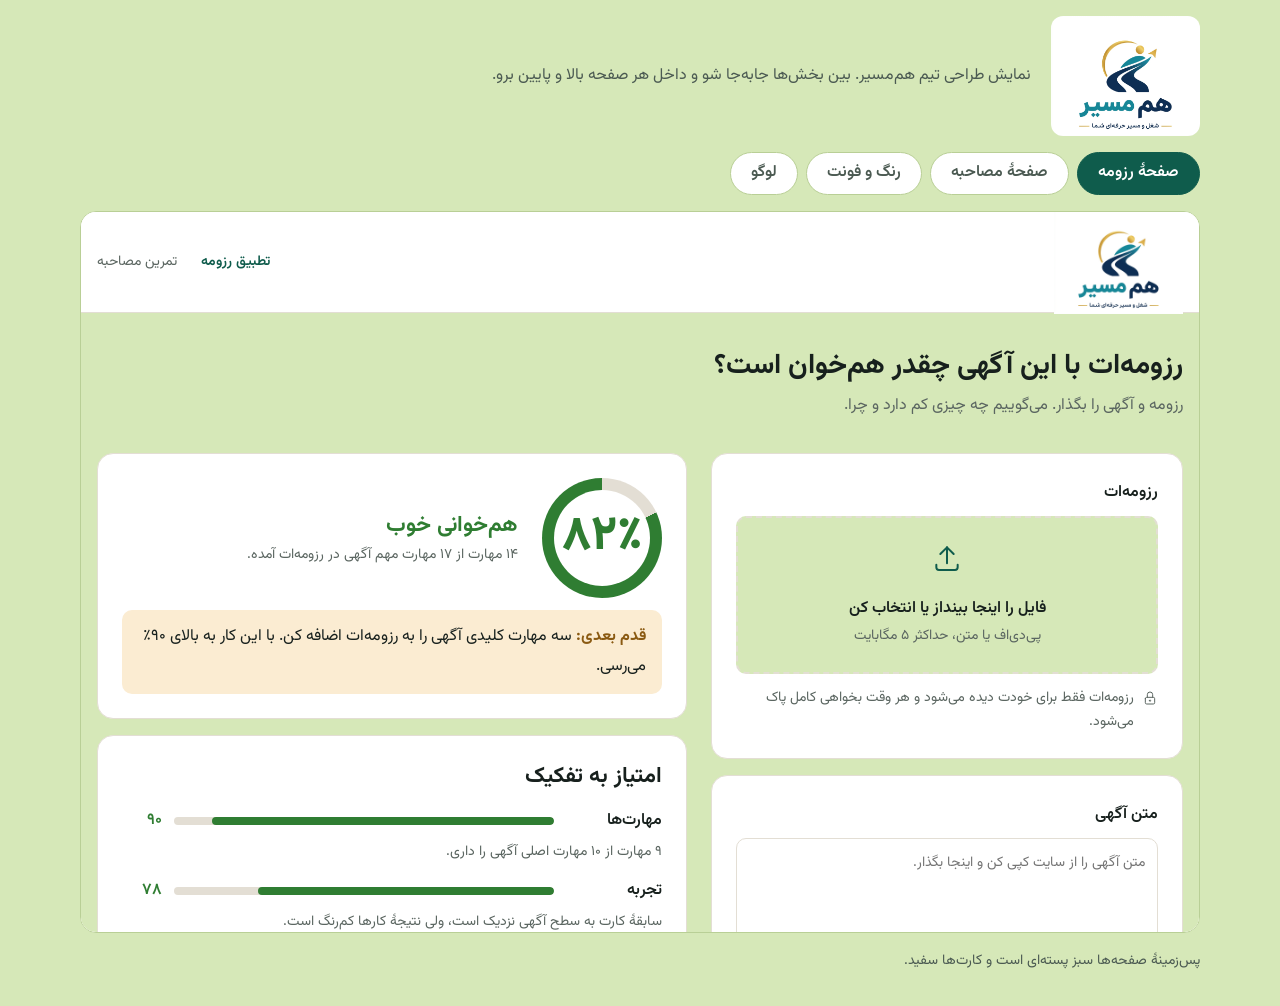
==== commit e278f013: "لوگوی جدید، حذف لوگوهای قبلی، افزودن PDFها Co-Authored-By: Claude Sonnet 5.5 <noreply@anthropic.com>" ====
--- a/index.html
+++ b/index.html
@@ -103,7 +103,7 @@
 .top { background: var(--surface-raised); border-bottom: 1px solid var(--line); }
 .top-in { max-width: 1120px; margin: 0 auto; padding: var(--space-3) var(--space-4); display: flex; align-items: center; justify-content: space-between; gap: var(--space-4); }
 .wordmark { font-weight: 800; font-size: var(--h2-size); color: var(--brand); text-decoration: none; }
-.wordmark img { height: 72px; width: auto; display: block; margin-block: -8px; }
+.wordmark img { height: 104px; width: auto; display: block; margin-block: -14px; }
 .top nav { display: flex; gap: var(--space-6); }
 .top nav a { font-size: var(--small-size); color: var(--ink-muted); text-decoration: none; }
 .top nav a.on { color: var(--brand); font-weight: var(--body-strong-w); }
@@ -331,7 +331,7 @@
 .top { background: var(--surface-raised); border-bottom: 1px solid var(--line); }
 .top-in { max-width: 1120px; margin: 0 auto; padding: var(--space-3) var(--space-4); display: flex; align-items: center; justify-content: space-between; gap: var(--space-4); }
 .wordmark { font-weight: 800; font-size: var(--h2-size); color: var(--brand); text-decoration: none; }
-.wordmark img { height: 72px; width: auto; display: block; margin-block: -8px; }
+.wordmark img { height: 104px; width: auto; display: block; margin-block: -14px; }
 .top nav { display: flex; gap: var(--space-6); }
 .top nav a { font-size: var(--small-size); color: var(--ink-muted); text-decoration: none; }
 .top nav a.on { color: var(--brand); font-weight: var(--body-strong-w); }
@@ -571,7 +571,7 @@
 .top { background: var(--surface-raised); border-bottom: 1px solid var(--line); }
 .top-in { max-width: 1120px; margin: 0 auto; padding: var(--space-3) var(--space-4); display: flex; align-items: center; justify-content: space-between; gap: var(--space-4); }
 .wordmark { font-weight: 800; font-size: var(--h2-size); color: var(--brand); text-decoration: none; }
-.wordmark img { height: 72px; width: auto; display: block; margin-block: -8px; }
+.wordmark img { height: 104px; width: auto; display: block; margin-block: -14px; }
 .top nav { display: flex; gap: var(--space-6); }
 .top nav a { font-size: var(--small-size); color: var(--ink-muted); text-decoration: none; }
 .top nav a.on { color: var(--brand); font-weight: var(--body-strong-w); }
